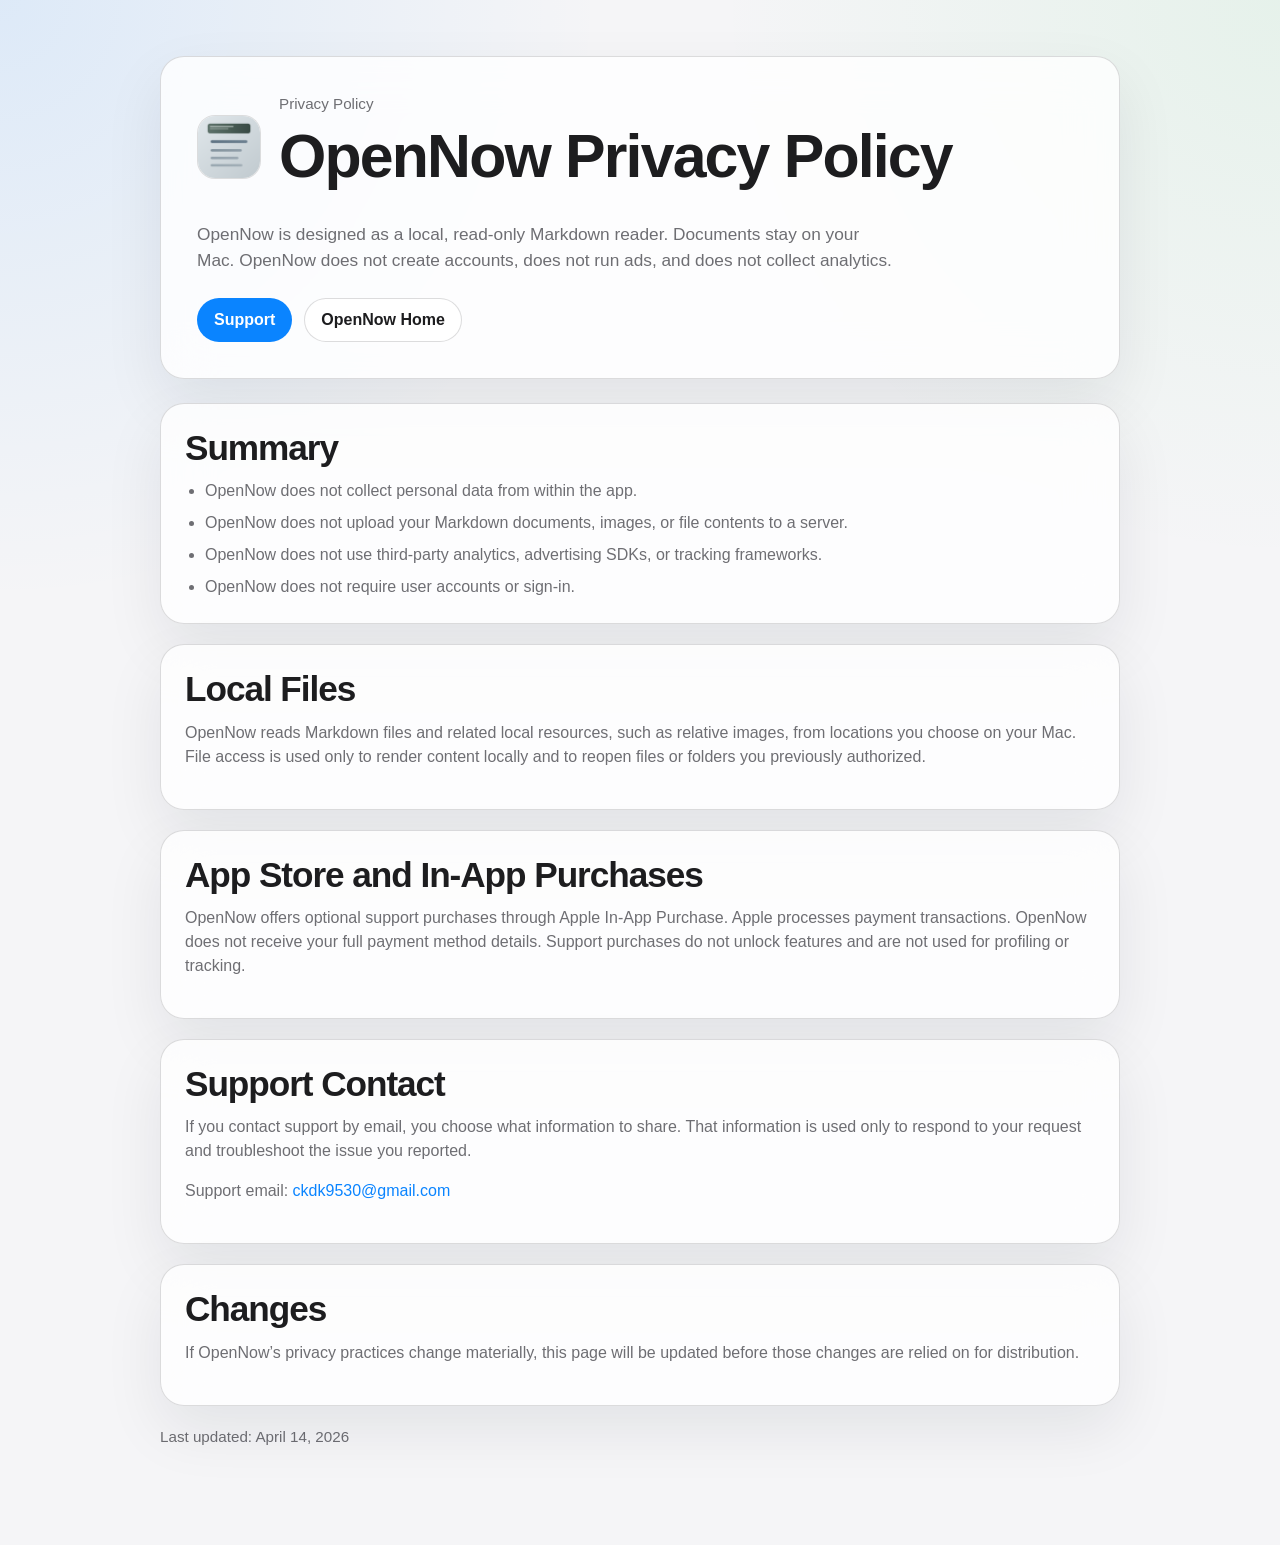
==== docs/privacy/index.html @ 99e17830 "docs: add app store support pages" ====
<!DOCTYPE html>
<html lang="en">
<head>
  <meta charset="utf-8">
  <meta name="viewport" content="width=device-width, initial-scale=1">
  <title>OpenNow Privacy Policy</title>
  <meta name="description" content="Privacy Policy for OpenNow.">
  <link rel="stylesheet" href="../site.css">
</head>
<body>
  <main class="page">
    <section class="card hero">
      <div class="hero-top">
        <div class="app-icon">
          <img src="../open-now-icon-draft-v20-128.png" alt="OpenNow icon">
        </div>
        <div>
          <p class="eyebrow">Privacy Policy</p>
          <h1>OpenNow Privacy Policy</h1>
        </div>
      </div>
      <p class="lede">
        OpenNow is designed as a local, read-only Markdown reader. Documents stay on your Mac.
        OpenNow does not create accounts, does not run ads, and does not collect analytics.
      </p>
      <div class="actions">
        <a class="button primary" href="../support/">Support</a>
        <a class="button" href="../">OpenNow Home</a>
      </div>
    </section>

    <section class="section card panel">
      <h2>Summary</h2>
      <ul class="muted">
        <li>OpenNow does not collect personal data from within the app.</li>
        <li>OpenNow does not upload your Markdown documents, images, or file contents to a server.</li>
        <li>OpenNow does not use third-party analytics, advertising SDKs, or tracking frameworks.</li>
        <li>OpenNow does not require user accounts or sign-in.</li>
      </ul>
    </section>

    <section class="section card panel">
      <h2>Local Files</h2>
      <p class="muted">
        OpenNow reads Markdown files and related local resources, such as relative images, from locations
        you choose on your Mac. File access is used only to render content locally and to reopen files or
        folders you previously authorized.
      </p>
    </section>

    <section class="section card panel">
      <h2>App Store and In-App Purchases</h2>
      <p class="muted">
        OpenNow offers optional support purchases through Apple In-App Purchase. Apple processes payment
        transactions. OpenNow does not receive your full payment method details. Support purchases do not
        unlock features and are not used for profiling or tracking.
      </p>
    </section>

    <section class="section card panel">
      <h2>Support Contact</h2>
      <p class="muted">
        If you contact support by email, you choose what information to share. That information is used only
        to respond to your request and troubleshoot the issue you reported.
      </p>
      <p class="muted">
        Support email: <a href="mailto:ckdk9530@gmail.com">ckdk9530@gmail.com</a>
      </p>
    </section>

    <section class="section card panel">
      <h2>Changes</h2>
      <p class="muted">
        If OpenNow’s privacy practices change materially, this page will be updated before those changes are
        relied on for distribution.
      </p>
    </section>

    <p class="footer">Last updated: April 14, 2026</p>
  </main>
</body>
</html>
---- docs/site.css ----
:root {
  color-scheme: light dark;
  --bg: #f5f5f7;
  --card: rgba(255, 255, 255, 0.8);
  --text: #1d1d1f;
  --muted: #6e6e73;
  --line: rgba(60, 60, 67, 0.18);
  --accent: #0a84ff;
  --shadow: 0 24px 60px rgba(15, 23, 42, 0.08);
  --radius: 24px;
}

@media (prefers-color-scheme: dark) {
  :root {
    --bg: #111214;
    --card: rgba(28, 28, 30, 0.86);
    --text: #f5f5f7;
    --muted: #a1a1a6;
    --line: rgba(84, 84, 88, 0.45);
    --accent: #4da3ff;
    --shadow: 0 24px 60px rgba(0, 0, 0, 0.28);
  }
}

* {
  box-sizing: border-box;
}

html {
  font: 16px/1.5 -apple-system, BlinkMacSystemFont, "SF Pro Text", "Helvetica Neue", sans-serif;
  background: var(--bg);
  color: var(--text);
}

body {
  margin: 0;
  min-height: 100vh;
  background:
    radial-gradient(circle at top left, rgba(10, 132, 255, 0.10), transparent 30%),
    radial-gradient(circle at top right, rgba(52, 199, 89, 0.08), transparent 28%),
    var(--bg);
}

a {
  color: var(--accent);
  text-decoration: none;
}

a:hover {
  text-decoration: underline;
}

.page {
  width: min(960px, calc(100vw - 32px));
  margin: 0 auto;
  padding: 56px 0 80px;
}

.card {
  background: var(--card);
  border: 1px solid var(--line);
  border-radius: var(--radius);
  box-shadow: var(--shadow);
  backdrop-filter: blur(24px);
}

.hero {
  padding: 36px;
}

.hero-top {
  display: flex;
  align-items: center;
  gap: 18px;
  margin-bottom: 20px;
}

.app-icon {
  width: 64px;
  height: 64px;
  border-radius: 18px;
  border: 1px solid var(--line);
  overflow: hidden;
  flex: 0 0 auto;
  background: rgba(255, 255, 255, 0.7);
}

.app-icon img {
  display: block;
  width: 100%;
  height: 100%;
}

.eyebrow {
  margin: 0 0 6px;
  color: var(--muted);
  font-size: 0.95rem;
}

h1, h2, h3 {
  margin: 0 0 12px;
  line-height: 1.12;
  letter-spacing: -0.03em;
}

h1 {
  font-size: clamp(2.2rem, 5vw, 3.8rem);
}

h2 {
  font-size: clamp(1.65rem, 3vw, 2.2rem);
}

h3 {
  font-size: 1.1rem;
}

p {
  margin: 0 0 16px;
}

.lede {
  max-width: 700px;
  font-size: 1.08rem;
  color: var(--muted);
}

.actions {
  display: flex;
  flex-wrap: wrap;
  gap: 12px;
  margin-top: 24px;
}

.button {
  display: inline-flex;
  align-items: center;
  justify-content: center;
  min-height: 44px;
  padding: 0 16px;
  border-radius: 999px;
  border: 1px solid var(--line);
  background: rgba(255, 255, 255, 0.72);
  color: var(--text);
  font-weight: 600;
}

.button.primary {
  background: var(--accent);
  border-color: transparent;
  color: white;
}

@media (prefers-color-scheme: dark) {
  .button {
    background: rgba(58, 58, 60, 0.8);
  }
}

.grid {
  display: grid;
  grid-template-columns: repeat(auto-fit, minmax(240px, 1fr));
  gap: 16px;
  margin-top: 20px;
}

.panel {
  padding: 24px;
}

.muted {
  color: var(--muted);
}

.list,
.stack {
  display: grid;
  gap: 14px;
}

.section {
  margin-top: 24px;
}

.section + .section {
  margin-top: 20px;
}

.footer {
  margin-top: 20px;
  color: var(--muted);
  font-size: 0.95rem;
}

.inline-code {
  display: inline-block;
  padding: 2px 8px;
  border-radius: 999px;
  background: rgba(120, 120, 128, 0.12);
  font-family: ui-monospace, SFMono-Regular, Menlo, Monaco, monospace;
  font-size: 0.92em;
}

ul {
  margin: 0;
  padding-left: 20px;
}

li + li {
  margin-top: 8px;
}
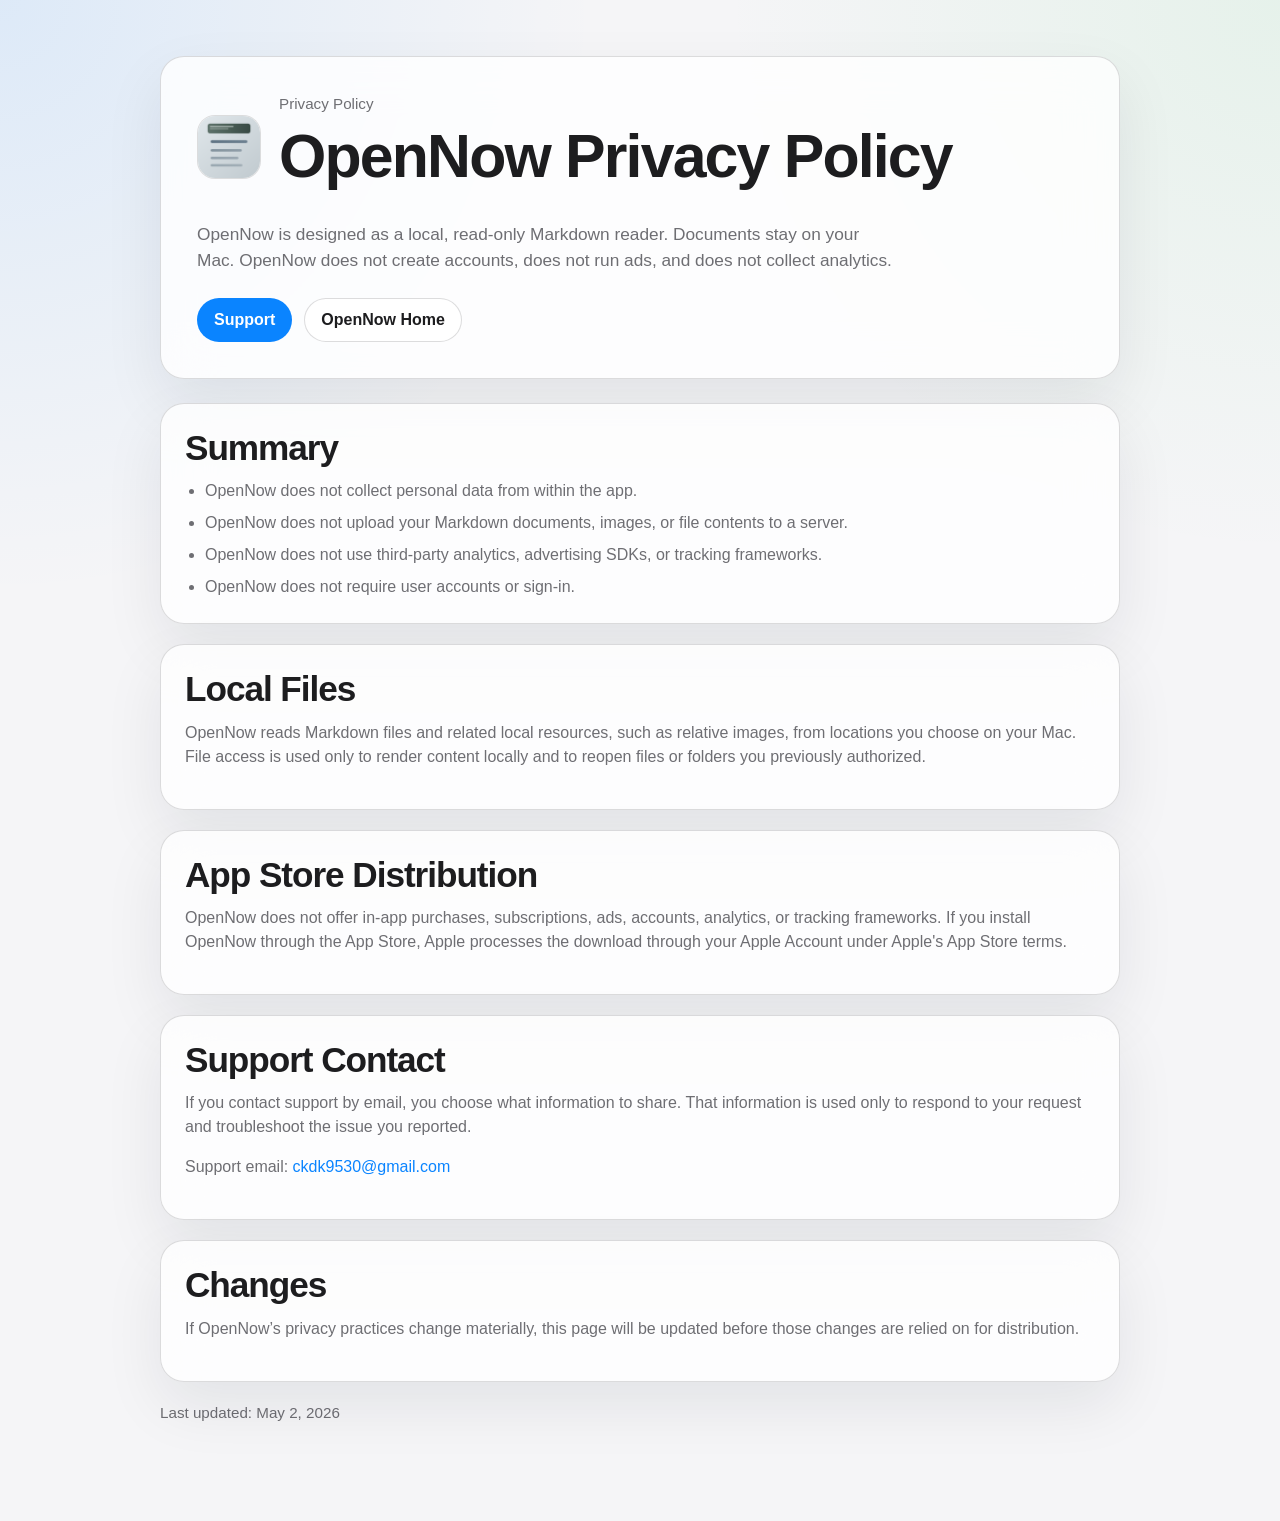
==== commit 1f2c1b58: "Remove in-app purchases" ====
--- a/docs/privacy/index.html
+++ b/docs/privacy/index.html
@@ -49,11 +49,11 @@
     </section>
 
     <section class="section card panel">
-      <h2>App Store and In-App Purchases</h2>
+      <h2>App Store Distribution</h2>
       <p class="muted">
-        OpenNow offers optional support purchases through Apple In-App Purchase. Apple processes payment
-        transactions. OpenNow does not receive your full payment method details. Support purchases do not
-        unlock features and are not used for profiling or tracking.
+        OpenNow does not offer in-app purchases, subscriptions, ads, accounts, analytics, or tracking
+        frameworks. If you install OpenNow through the App Store, Apple processes the download through
+        your Apple Account under Apple's App Store terms.
       </p>
     </section>
 
@@ -76,7 +76,7 @@
       </p>
     </section>
 
-    <p class="footer">Last updated: April 14, 2026</p>
+    <p class="footer">Last updated: May 2, 2026</p>
   </main>
 </body>
 </html>
